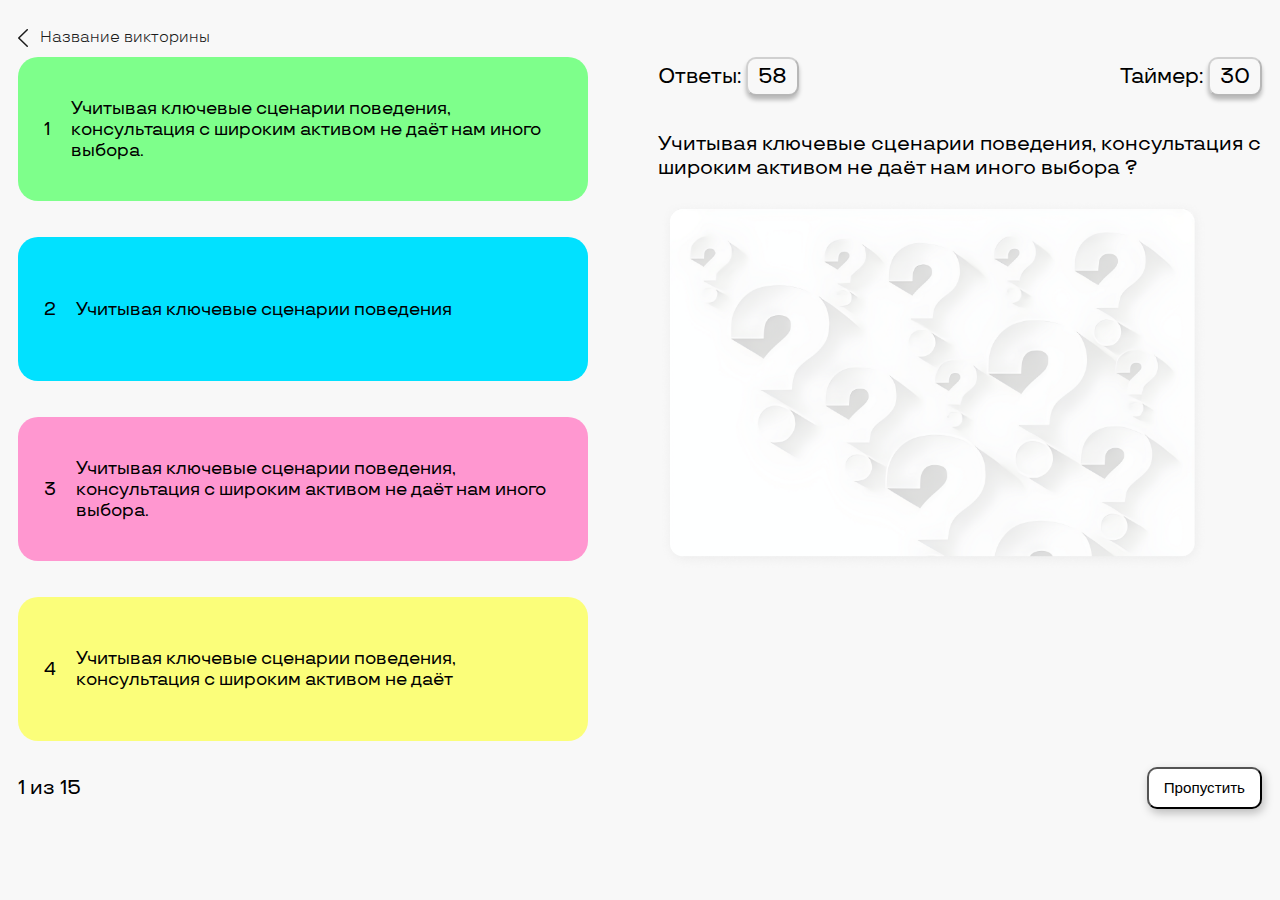
==== frontend/question.html @ 3b523a4d "Uploaded missing frontend" ====
<!DOCTYPE html>
<html lang="ru">
<head>
    <meta charset="UTF-8">
    <meta name="viewport" content="width=device-width, initial-scale=1">
    <link href="./css/style.css" rel="stylesheet">
    <link href="./css/adaptive.css" rel="stylesheet">
    <title>Kahoot analog</title>
</head>
<body>
    <header class="card-header">
        <a href="#" class="back-to-quiz">
            <img class="arrow" src="./img/arrow.svg" width="10" height="18" alt="Стрелочка - вернуться в начало">
            <h1 class="quiz-header">Название викторины</h1>
        </a>
    </header>
    <main class="card-content">
        <div class="card-content-column">
            <div class="question-info">
                <h2 class="answers-count">Ответы: <button class="frame" disabled>58</button></h2>
                <h2 class="timer">Таймер: <button class="frame" disabled>30</button></h2>
                <button class="next-button" type="button" onclick="location.href='question.html'">Далее</button>
            </div>
            <h2 class="question">Учитывая ключевые сценарии поведения, консультация с широким активом не даёт нам иного выбора ?</h2>
            <img class="question-illustration" src="./img/question-placeholder.png" alt="Иллюстрация вопроса на карточке" >
            <div class="rating">
                <ul class="rating-list">
                    <li class="rating-list-item">
                        <div class="column first-answer"></div>
                        <div class="answer-number first-answer">1</div>
                        <div class="rating-content-column">
                            <img class="member-rating" src="./img/member.svg" width="23" height="24">
                            <span class="answer-count">3</span>
                        </div>
                    </li>
                    <li class="rating-list-item">
                        <div class="column second-answer"></div>
                        <div class="answer-number second-answer"><span class="right-rating-border">2</span></div>
                        <div class="rating-content-column">
                            <img class="member-rating" src="./img/member.svg" width="23" height="24">
                            <span class="answer-count ">9</span>
                        </div>
                    </li>
                    <li class="rating-list-item">
                        <div class="column third-answer"></div>
                        <div class="answer-number third-answer">3</div>
                        <div class="rating-content-column">
                            <img class="member-rating" src="./img/member.svg" width="23" height="24">
                            <span class="answer-count">1</span>
                        </div>
                    </li>
                    <li class="rating-list-item">
                        <div class="column fourth-answer"></div>
                        <div class="answer-number fourth-answer">4</div>
                        <div class="rating-content-column">
                            <img class="member-rating" src="./img/member.svg" width="23" height="24">
                            <span class="answer-count">3</span>
                        </div>
                    </li>
                </ul>
            </div>
        </div>
        <ul class="answers-list">
            <li class="answers-list-item">
                <button class="answer first-answer"><div>1</div><p>Учитывая ключевые сценарии поведения, консультация с широким активом не даёт нам иного выбора.</p></button>
            </li>
            <li class="answers-list-item">
                <button class="answer second-answer right"><div id="right-answer">2</div><p>Учитывая ключевые сценарии поведения</p></button>
            </li>
            <li class="answers-list-item">
                <button class="answer third-answer"><div>3</div><p>Учитывая ключевые сценарии поведения, консультация с широким активом не даёт нам иного выбора.</p></button>
            </li>
            <li class="answers-list-item">
                <button class="answer fourth-answer"><div>4</div><p>Учитывая ключевые сценарии поведения, консультация с широким активом не даёт</p></button>
            </li>
        </ul>
    </main>
    <footer class="card-footer">
        <p class="question-indexes"><span class="question-index">1</span> из <span class="question-count">15</span></p>
        <button class="skip-question">Пропустить</button>
    </footer>
    <script src="https://code.jquery.com/jquery-3.7.1.js"></script>
    <script src="./js/modules/answer.js"></script>
</body>
</html>
---- frontend/css/style.css ----
@font-face {
  font-family: "TT Travels";
  font-weight: 400;
  font-style: normal;
  src: url("../fonts/TT\ Travels-Regular.otf");
}

@font-face {
  font-family: "TT Travels";
  font-weight: 500;
  font-style: normal;
  src: url("../fonts/TT\ Travels-Medium.otf");
}

.preloader {
  position: fixed;
  width: 100%;
  height: 100%;
  background-color: #71f9f9;
  display: flex;
  justify-content: center;
  align-items: center;
  margin: -2vh;
  transition: 1s;
  z-index: 3;
}

.preloader-content {
  position: relative;
  display: flex;
}

.first-dot,
.second-dot,
.third-dot {
  animation: 1s infinite;
}

.first-dot {
  animation-name: first;
}
.second-dot {
  animation-name: second;
}
.third-dot {
  animation-name: third;
}

@keyframes first {
  0% {
    opacity: 0;
  }
  33% {
    opacity: 1;
  }
}

@keyframes second {
  0% {
    opacity: 0;
  }
  66% {
    opacity: 1;
  }
}

@keyframes third {
  0% {
    opacity: 0;
  }
  100% {
    opacity: 1;
  }
}

body {
  height: 80vh;
  background-color: #f8f8f8;
  font-family: "TT Travels";
  font-style: normal;
  font-weight: 500;
  font-size: 36px;
  margin: 0;
  padding: 2vh;
}

.back-to-quiz {
  text-decoration: none;
  display: flex;
  width: 15vw;
  justify-content: space-between;
  align-items: center;
}

.card-content {
  display: flex;
  flex-direction: row-reverse;
  justify-content: space-between;
  margin-bottom: 2vh;
}

.card-footer {
  margin-top: 0;
  display: flex;
  justify-content: space-between;
  align-items: center;
}

.quiz-header {
  font-weight: 400;
  font-size: calc((100vw - 85rem) / (80 - 30) * (1.5 - 1) + 1rem);
  color: #1c1c1c;
  margin-left: auto;
}

.answers-count {
  display: block;
  margin-top: 0;
  font-weight: 500;
  font-style: normal;
  font-size: calc((100vw - 50rem) / (80 - 30) * (1.5 - 1) + 1rem);
}

.timer {
  display: block;
  margin-top: 0;
  font-weight: 500;
  font-style: normal;
  font-size: calc((100vw - 50rem) / (80 - 30) * (1.5 - 1) + 1rem);
}

.question {
  display: block;
  margin-top: 0;
  margin-top: 2vh;
  font-style: normal;
  font-weight: 500;
  font-size: calc((100vw - 55rem) / (80 - 30) * (1.5 - 1) + 1rem);
}

.frame[disabled] {
  font-family: "TT Travels";
  font-weight: 500;
  font-size: calc((100vw - 50rem) / (80 - 30) * (1.5 - 1) + 1rem);
  border-radius: 10px;
  padding: 5px 10px;
  border: 1px solid var(--, #1c1c1c);
  color: #000;
  background: #f8f8f8;
  box-shadow: 0px 4px 4px 0px rgba(0, 0, 0, 0.25);
}

.question-illustration {
  width: 43vw;
  height: auto;
}

.answers-list {
  margin: 0;
  padding: 0;
  list-style: none;
}

.answers-list-item {
  display: flex;
  flex-direction: column;
  justify-content: space-between;
  margin-bottom: 4vh;
}

.answers-list-item:last-child {
  margin-bottom: 0;
}

.answer {
  font-family: "TT Travels";
  font-size: calc((100vw - 70rem) / (80 - 30) * (1.5 - 1) + 1rem);
  font-weight: 500;
  text-align: left;

  display: flex;
  height: 16vh;
  padding-left: 2vw;
  padding-right: 3vw;
  align-items: center;

  flex-shrink: 0;
  border-radius: 20px;
  border: none;
  cursor: pointer;
}

.first-answer {
  background: #7eff8b;
}
.second-answer {
  background: #01e1ff;
}
.third-answer {
  background: #ff97d0;
}
.fourth-answer {
  background: #fbfe7a;
}
.answer.first-answer:hover {
  background: #53e862;
}
.answer.second-answer:hover {
  background: rgba(1, 199, 225, 0.839);
}
.answer.third-answer:hover {
  background: rgba(212, 124, 172, 0.839);
}
.answer.fourth-answer:hover {
  background: rgba(208, 210, 99, 0.839);
}

.answer:focus {
  outline: none;
  box-shadow: 0 0 0 4px #cbd6ee;
}

.answer div {
  margin-right: 20px;
}

.question-indexes {
  line-height: 2vh;
  font-size: calc((100vw - 55rem) / (80 - 30) * (1.5 - 1) + 1rem);
}

.skip-question {
  color: #000;
  font-weight: 400;
  line-height: 2vh;
  font-size: calc((100vw - 85rem) / (80 - 30) * (1.5 - 1) + 1rem);
  padding: 10px 15px;

  border-radius: 10px;
  border: 1px solid var(--, #1c1c1c);
  background: #fff;
  box-shadow: 2px 4px 10px 0px rgba(0, 0, 0, 0.25);
  cursor: pointer;
}

.skip-question:hover {
  background: #e0dfdf;
}

.skip-question:active {
  background: #737373;
}

.card-content-column {
  display: flex;
  flex-direction: column;
  margin-left: 70px;
}

.question-info {
  display: flex;
  justify-content: space-between;
}

.logo {
  display: block;
  align-self: center;
}

.qr-code-generation-header {
  height: 5vh;
  padding-bottom: 1vh;
  display: flex;
  justify-content: space-between;
  align-items: center;
  border-bottom: 1px solid var(--btn-next, #1c1c1c);
  margin-bottom: 10vh;
}

.team {
  font-family: "Urbanist";
  color: #4b4a4a;
  letter-spacing: 1.2px;
  font-size: calc((100vw - 10rem) / (80 - 30) * (1.5 - 1) + 1rem);
  font-weight: 500;
  line-height: normal;
  padding: 0;
  margin: 0;
  margin-left: 15px;
}

.header-content-column {
  width: 176px;
  display: flex;
}

.main-page-with-qr {
  margin: 0;
  margin-bottom: 5vh;
  padding: 0;
  display: flex;
  flex-direction: column;
  flex-wrap: wrap;
  justify-content: center;
  align-items: center;
  gap: 8vh;
}

.main-page-content-column {
  display: flex;
  margin: 0;
  padding: 0;
  justify-content: center;

  width: 42vw;
  height: 29vh;
  border-radius: 20px;
  background: #71f9f9;
}

.code-generation {
  font-size: calc((100vw - 45rem) / (80 - 30) * (1.5 - 1) + 1rem);
  font-weight: 600;
  margin: 0;
  padding: 0;
  display: flex;
  justify-content: center;
  align-items: center;
}

.question-symbol {
  position: absolute;
  z-index: 2;
  top: 13vh;
  left: 24vw;
  width: 7vw;
  height: auto;
}

.crown-symbol {
  position: absolute;
  z-index: 2;
  top: 37vh;
  left: 69vw;
  width: 10vw;
  height: auto;
}

.footer-page-with-qr {
  position: absolute;
  top: 85vh;
  left: auto;

  display: flex;
  width: 98vw;
  justify-content: space-between;
  margin-top: 6vh;
}

.count {
  font-size: calc((100vw - 55rem) / (80 - 30) * (1.5 - 1) + 1rem);
  font-weight: normal;
  margin: 0;
}

.member {
  width: 1vw;
  height: auto;
}

.members-count {
  width: 2.5vw;
  display: flex;
  justify-content: space-between;
  align-items: center;

  padding: 5px 10px;
  border-radius: 10px;
  border: 1px solid var(--stroke-btn, #737373);
  background: #fff;
}

.start-quiz {
  font-family: "TT Travels";
  color: var(--btn-next, #1c1c1c);
  font-weight: 400;
  line-height: 2vh;
  font-size: calc((100vw - 85rem) / (80 - 30) * (1.5 - 1) + 1rem);
  padding: 10px 15px;

  border-radius: 10px;
  border: 1px solid var(--stroke-btn, #737373);
  background: #71f9f9;
  box-shadow: 4px 4px 7px 0px rgba(0, 0, 0, 0.25);
  cursor: pointer;
}

.start-quiz:hover {
  background: #adffff;
}

.start-quiz:active {
  background: #737373;
}

.pin-code-header {
  font-size: calc((100vw - 20rem) / (80 - 30) * (1.5 - 1) + 1rem);
  font-weight: 600;
  line-height: normal;
  margin: 0;
  padding: 0;
}

.join-quiz {
  margin: 0;
  padding: 0;
  width: 42vw;
  height: 29vh;
  border-radius: 20px;
  background: #71f9f9;

  display: flex;
  align-items: center;
  justify-content: space-around;
}

.pin-code {
  font-size: calc((100vw - 70rem) / (60 - 30) * (1.5 - 1) + 3rem);
  font-weight: 600;
  line-height: normal;
  margin: 0;
  padding: 0;
}

.qr-code {
  display: block;
  width: 11vw;
  height: auto;
}

.members-content-column {
  display: flex;
}

.waiting {
  opacity: 0;
  display: flex;
  justify-content: center;
  font-size: calc((100vw - 50rem) / (80 - 30) * (1.5 - 1) + 1rem);
  font-weight: 500;
  line-height: normal;
  margin: 0;
  padding: 0;
}

.members-list {
  margin: 0;
  /* margin-bottom: 1vh; */
  padding: 0;
  list-style: none;
  display: flex;
  width: 60vw;
  flex-wrap: wrap;
  gap: 1vw;
  justify-content: center;
}

.members-list-item {
  opacity: 0;
  display: flex;
  width: 9.5vw;
  justify-content: space-between;
  align-items: center;
  padding: 20px;
  border-radius: 15px;
  background: #e6cfff;
}

.member-item {
  width: 3vw;
  height: auto;
}

.member-nickname {
  font-size: calc((100vw - 95rem) / (80 - 30) * (1.5 - 1) + 1rem);
  font-weight: 400;
  padding: 0;
  margin: 0;
  margin-left: 0.2vw;
}

.additional {
  display: none;
  font-size: calc((100vw - 25rem) / (80 - 30) * (1.5 - 1) + 1rem);
  font-weight: 400;
  line-height: normal;
  align-self: flex-end;
}

.hidden {
  display: none;
}

.question-preview-main-page {
  display: flex;
  justify-content: center;
  align-items: center;
  margin: 0;
  padding: 0;
  margin: 27vh auto;
}

.wrapper {
  display: flex;
  justify-content: center;
  align-items: center;
  width: 100vw;
  height: auto;
  margin: -2vh;
  padding-top: 10vh;
  padding-bottom: 10vh;
  background: #71f9f9;
}

.question-preview {
  font-size: calc((100vw - 35rem) / (80 - 30) * (1.5 - 1) + 1rem);
  font-weight: 500;
  line-height: normal;
  margin: 0;
  padding: 0;
  width: 35vw;
}

.next-button {
  display: none;
  margin-left: auto;
  color: #000;
  font-weight: 400;
  line-height: 3vh;
  font-family: "TT Travels";
  font-size: calc((100vw - 50rem) / (80 - 30) * (1.5 - 1) + 1rem);
  padding: 10px 15px;

  border-radius: 10px;
  border: 1px solid var(--, #1c1c1c);
  background: #fff;
  box-shadow: 2px 4px 10px 0px rgba(0, 0, 0, 0.25);
  cursor: pointer;
}

.next-button:hover {
  background: rgba(224, 223, 223, 0.8);
}

.next-button:active {
  background: rgba(115, 115, 115, 0.8);
}

.right-answer-border {
  display: flex;
  margin-left: -1vw;
  justify-content: center;
  align-items: center;
  width: 20px;
  height: 20px;
  padding: 10px;
  border-radius: 50%;
  border: 1px solid black;
}

.column {
  position: relative;
  z-index: -1;
  width: 5vw;
  opacity: 0.5;
  border-radius: 10px;
  margin-bottom: -5vh;
}

.answer-number {
  display: flex;
  justify-content: center;
  align-items: center;
  width: 5vw;
  height: 7vh;
  border-radius: 10px;
}

.rating {
  display: none;
  width: 43vw;
  height: 65vh;
  justify-content: center;
  align-items: flex-end;
}

.rating-content-column {
  display: flex;
  margin-top: 1.5vh;
  width: 5vw;
  justify-content: center;
  align-items: center;
}

.member-rating {
  width: 1vw;
  height: auto;
  margin-right: 1vw;
}

.answer-count {
  display: block;
  padding: 0;
  margin: 0;
  font-size: calc((100vw - 45rem) / (80 - 30) * (1.5 - 1) + 1rem);
}

.rating-list {
  margin: 0;
  padding: 0;
  list-style: none;
  display: flex;
  width: 27vw;
  justify-content: space-between;
}

.rating-list-item {
  margin: 0;
  padding: 0;
  display: flex;
  flex-direction: column;
  justify-content: flex-end;
  align-items: flex-end;
}

.right-rating-border {
  display: flex;
  /* margin-left: -1vw; */
  justify-content: center;
  align-items: center;
  width: 2vw;
  height: 2vw;
  padding: 10px;
  border-radius: 50%;
  border: 1px solid black;
}

/* form */

.quiz-redactor-form {
  font-family: "TT Travels";
  font-style: normal;
  font-weight: 500;
  font-size: 30px;
  margin-left: -2vw;
}
.redactor-main {
  display: flex;
  flex-direction: row-reverse;
  justify-content: space-between;
  width: 100%;
  border-top: 1px solid #000;
}

.questions {
  margin: 0;
  padding: 0;
  list-style: none;
}
.question-template {
  display: flex;
  flex-direction: column;
  width: 13vw;
}
.question-list {
  display: flex;
  flex-direction: column;
  width: 13vw;
  height: 87vh;
  background-color: #e0dfdf;
}

.redactor-answers-list {
  margin: 0;
  padding: 0;
  list-style: none;
  width: 40vw;
}
.question-info-wrapper {
  width: 30vw;
}

.question-list {
  font-family: "TT Travels";
  font-size: calc((100vw - 45rem) / (80 - 30) * (1.5 - 1) + 1rem);
  color: #000;
  font-weight: 400;
  border: none;
}
.question-number {
  margin-left: 2vw;
}
.question-template-wrapper {
  display: flex;
}
.wrapper-buttons {
  align-self: end;
  margin-right: 0.5vw;
}
.redactor-question-preview {
  width: 12vw;
  background-color: #fff;
  height: 13vh;
  border-radius: 10px;
  cursor: pointer;
}
.add-question {
  display: flex;
  width: 12vw;
  height: 5vh;
  margin-left: 2vh;
  margin-top: 2vh;
  justify-content: center;
  align-items: center;
  font-family: "TT Travels";
  font-size: calc((100vw - 60rem) / (80 - 30) * (1.5 - 1) + 1rem);
  color: #000;
  font-weight: 400;
  border-radius: 10px;
  border: 1px solid var(--btn-stroke, #1c1c1c);
  background: #fff;
  box-shadow: 2px 4px 10px 0px rgba(0, 0, 0, 0.25);
}

.answers {
  margin: 0;
  padding: 0;
  list-style: none;
}
.redactor-answers {
  border: none;
}
.redactor-answer {
  font-family: "TT Travels";
  font-size: calc((100vw - 20rem) / (80 - 30) * (1.5 - 1) + 1rem);
  color: #000;
  font-weight: 500;
  text-align: left;
  display: flex;
  height: 16vh;
  padding-left: 2vw;
  padding-right: 3vw;
  margin-bottom: 3vh;
  align-items: center;
  flex-shrink: 0;
  border-radius: 20px;
  border: none;
}
.redactor-answer > div {
  margin-left: 1vw;
}
#first-answer {
  width: 20vw;
  font-family: "TT Travels";
  color: #000;
  font-style: normal;
  font-weight: 500;
  font-size: calc((100vw - 60rem) / (80 - 30) * (1.5 - 1) + 1rem);
  border: none;
  background-color: #7eff8b;
  margin-left: 3vw;
}
#second-answer {
  width: 20vw;
  font-family: "TT Travels";
  color: #000;
  font-style: normal;
  font-weight: 500;
  font-size: calc((100vw - 60rem) / (80 - 30) * (1.5 - 1) + 1rem);
  border: none;
  background-color: #01e1ff;
  margin-left: 3vw;
}
#third-answer {
  width: 20vw;
  font-family: "TT Travels";
  color: #000;
  font-style: normal;
  font-weight: 500;
  font-size: calc((100vw - 60rem) / (80 - 30) * (1.5 - 1) + 1rem);
  border: none;
  background-color: #ff97d0;
  margin-left: 3vw;
}
#fourth-answer {
  width: 20vw;
  font-family: "TT Travels";
  color: #000;
  font-style: normal;
  font-weight: 500;
  font-size: calc((100vw - 60rem) / (80 - 30) * (1.5 - 1) + 1rem);
  border: none;
  background-color: #fbfe7a;
  margin-left: 3vw;
}

.radio {
  position: relative;
}
.radio__input {
  -webkit-appearance: none;
  appearance: none;
  position: absolute;
}
.radio__label:before {
  content: "";
  display: block;
  width: 40px;
  height: 40px;
  background-color: rgba(0, 0, 0, 0);
  border: 1px solid #000;
  border-radius: 50%;
  /* margin-bottom: 10px; */
  z-index: 1;
}
.radio__label:after {
  cursor: pointer;
  content: "";
  display: block;
  width: 32px;
  height: 32px;
  background: url("../img/checked.svg") no-repeat;
  background-size: 32px 32px;
  border-radius: 50%;
  opacity: 0;
  position: absolute;
  top: 5px;
  left: 5px;
  z-index: 2;
}
.radio__input:checked + .radio__label:after {
  opacity: 1;
}

.redactor-content-column {
  border: none;
}

.question-info-wrapper {
  display: flex;
  flex-direction: column;
}

#question {
  width: 25vw;
  height: 20vh;
  resize: none;
  margin-top: 5vh;
  margin-bottom: 5vh;
  justify-self: center;
  align-self: center;
  border: none;
  font-family: "TT Travels";
  font-size: calc((100vw - 20rem) / (80 - 30) * (1.5 - 1) + 1rem);
  color: #000;
  font-weight: 500;
  background-color: #f8f8f8;
}

input[type="file"] {
  display: none;
}

.file__input:before {
  content: "";
  display: block;
  width: 50px;
  height: 50px;

  border-radius: 10px;
  background: url("../img/add.svg") no-repeat;
  background-position: center center;
  background-size: 20px 20px;
  background-color: #e0dfdf;
  cursor: pointer;
}
.add-sign {
  font-size: calc((100vw - 60rem) / (80 - 30) * (1.5 - 1) + 1rem);
}
.illustration-content {
  display: flex;
  flex-direction: column;
  justify-content: center;
  align-items: center;
  width: 30vw;
  height: 40vh;
  background: url("../img/question-placeholder.png") no-repeat;
  background-size: 30vw auto;
}

.questions-info-list {
  margin: 0;
  padding: 0;
  list-style: none;
}

.active {
  border: 1px solid #000;
}

.quiz-redactor-header {
  display: flex;
  justify-content: space-between;
  align-items: center;

  margin-left: 2vw;
  margin-bottom: 2vh;
}

.redactor-team-content-column {
  display: flex;
  width: 7vw;
  margin-right: 3vw;
}

.redactor-header-content-column {
  width: 20vw;
  display: flex;
  gap: 1vw;
}

.header-button {
  color: #000;

  font-family: "TT Travels";
  font-size: calc((100vw - 99rem) / (80 - 30) * (1.5 - 1) + 1rem);
  padding: 10px 15px;

  font-style: normal;
  font-weight: 400;
  border-radius: 10px;
  border: 1px solid var(--btn-stroke, #1c1c1c);
  background: #fff;
}

.header-button:hover {
  background: #e0dfdf;
}

.header-button:active {
  background: #737373;
}

#quiz-name {
  width: 30vw;
  border: none;
  padding: 10px 15px;
  border-radius: 10px;
  background: #e0dfdf;
  font-family: "TT Travels";
  font-size: calc((100vw - 90rem) / (80 - 30) * (1.5 - 1) + 1rem);
  font-style: normal;
  font-weight: 400;
  line-height: normal;
}
---- frontend/css/adaptive.css ----
@media only screen and (max-width: 480px){
    body{
        width: 95%;
    }
    .back-to-quiz{
        width: 40vw;
    }
    .quiz-header{
        font-size: calc((100vw - 45rem)/(80 - 30) * (1.5 - 1) + 1rem);
    }
    .card-content{
        flex-direction: column;
    }
    .card-content-column{
        margin-left: 0;
    }
    .question-illustration {
        display: none;
    }
    .rating{
        width: 90vw;
    }
    .rating-list{
        width: 70vw;
    }
    .column{
        width: 10vw;
    }
    .answer-number{
        width: 10vw;
    }
    .rating-content-column{
        width: 10vw;
    }
    .right-rating-border{
        width: 4vw;
        height: 4vw;
    }
    .member-rating{
        width: 3vw;
    }

    .answers-count{
        font-size: calc((100vw - 20rem)/(80 - 30) * (1.5 - 1) + 1rem);;
    }
    .timer{
        font-size: calc((100vw - 20rem)/(80 - 30) * (1.5 - 1) + 1rem);;
    }
    .frame{
        font-size: calc((100vw - 20rem)/(80 - 30) * (1.5 - 1) + 1rem);
    }
    .question{
        font-size: calc((100vw - 25rem)/(80 - 30) * (1.5 - 1) + 1rem);
    }
    .answers-list{
        margin-top: 2vh;
        margin-bottom: 2vh;
    }
    .answer{
        font-size: calc((100vw - 30rem)/(80 - 30) * (1.5 - 1) + 1rem);;
    }
    .skip-question{
        font-size: calc((100vw - 45rem)/(80 - 30) * (1.5 - 1) + 1rem);
    }
}
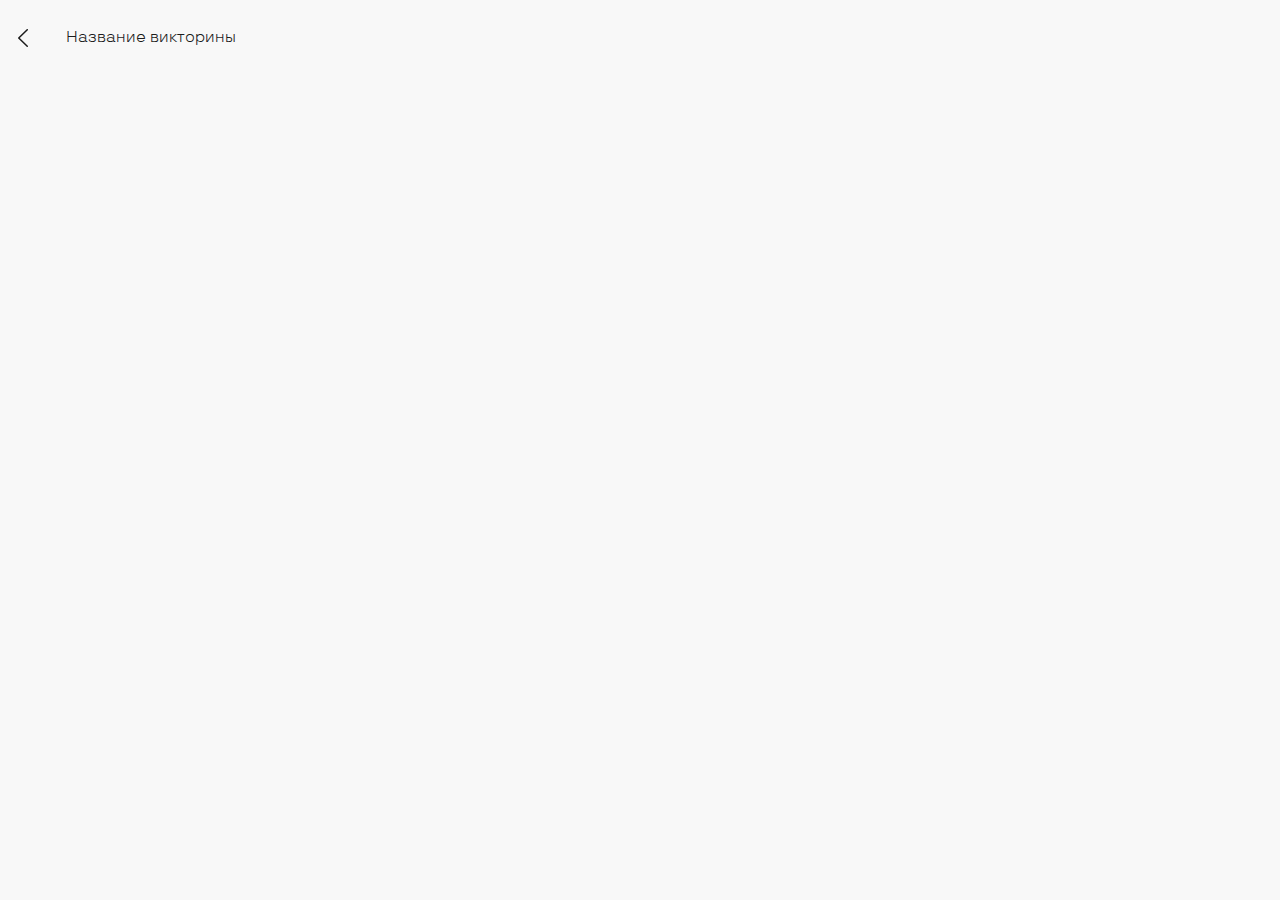
==== commit 4c20aefb: "Add test passing" ====
--- a/frontend/question.html
+++ b/frontend/question.html
@@ -1,85 +1,178 @@
 <!DOCTYPE html>
 <html lang="ru">
-<head>
-    <meta charset="UTF-8">
-    <meta name="viewport" content="width=device-width, initial-scale=1">
-    <link href="./css/style.css" rel="stylesheet">
-    <link href="./css/adaptive.css" rel="stylesheet">
+  <head>
+    <meta charset="UTF-8" />
+    <meta name="viewport" content="width=device-width, initial-scale=1" />
+    <link href="./css/style.css" rel="stylesheet" />
+    <link href="./css/adaptive.css" rel="stylesheet" />
     <title>Kahoot analog</title>
-</head>
-<body>
+  </head>
+  <body>
     <header class="card-header">
-        <a href="#" class="back-to-quiz">
-            <img class="arrow" src="./img/arrow.svg" width="10" height="18" alt="Стрелочка - вернуться в начало">
-            <h1 class="quiz-header">Название викторины</h1>
-        </a>
+      <a href="#" class="back-to-quiz">
+        <img
+          class="arrow"
+          src="./img/arrow.svg"
+          width="10"
+          height="18"
+          alt="Стрелочка - вернуться в начало"
+        />
+        <h1 class="quiz-header">Название викторины</h1>
+      </a>
     </header>
-    <main class="card-content">
-        <div class="card-content-column">
-            <div class="question-info">
-                <h2 class="answers-count">Ответы: <button class="frame" disabled>58</button></h2>
-                <h2 class="timer">Таймер: <button class="frame" disabled>30</button></h2>
-                <button class="next-button" type="button" onclick="location.href='question.html'">Далее</button>
+
+    <main></main>
+    <template id="card-template">
+      <div class="card">
+        <div class="preview">
+          <section class="question-preview-main-page">
+            <div class="wrapper">
+              <h1 class="question-preview">
+                Учитывая ключевые сценарии поведения, консультация с широким
+                активом не даёт нам иного выбора ?
+              </h1>
             </div>
-            <h2 class="question">Учитывая ключевые сценарии поведения, консультация с широким активом не даёт нам иного выбора ?</h2>
-            <img class="question-illustration" src="./img/question-placeholder.png" alt="Иллюстрация вопроса на карточке" >
-            <div class="rating">
+          </section>
+          <section class="preview-footer">
+            <p class="question-indexes">
+              <span class="question-index">1</span> из
+              <span class="question-count">15</span>
+            </p>
+            <p class="timer">5</p>
+            <button class="skip-question" type="button">Пропустить</button>
+          </section>
+        </div>
+        <div class="card-info">
+          <div class="card-content">
+            <div class="card-content-column">
+              <div class="question-info">
+                <h2 class="answers-count">
+                  Ответы: <button class="frame" disabled>58</button>
+                </h2>
+                <h2 class="card-timer">
+                  Таймер: <button class="frame" disabled>30</button>
+                </h2>
+                <button class="next-button" type="button">Далее</button>
+              </div>
+              <h2 class="question">
+                Учитывая ключевые сценарии поведения, консультация с широким
+                активом не даёт нам иного выбора ?
+              </h2>
+              <img
+                class="question-illustration"
+                src="./img/question-placeholder.png"
+                alt="Иллюстрация вопроса на карточке"
+              />
+              <div class="rating">
                 <ul class="rating-list">
-                    <li class="rating-list-item">
-                        <div class="column first-answer"></div>
-                        <div class="answer-number first-answer">1</div>
-                        <div class="rating-content-column">
-                            <img class="member-rating" src="./img/member.svg" width="23" height="24">
-                            <span class="answer-count">3</span>
-                        </div>
-                    </li>
-                    <li class="rating-list-item">
-                        <div class="column second-answer"></div>
-                        <div class="answer-number second-answer"><span class="right-rating-border">2</span></div>
-                        <div class="rating-content-column">
-                            <img class="member-rating" src="./img/member.svg" width="23" height="24">
-                            <span class="answer-count ">9</span>
-                        </div>
-                    </li>
-                    <li class="rating-list-item">
-                        <div class="column third-answer"></div>
-                        <div class="answer-number third-answer">3</div>
-                        <div class="rating-content-column">
-                            <img class="member-rating" src="./img/member.svg" width="23" height="24">
-                            <span class="answer-count">1</span>
-                        </div>
-                    </li>
-                    <li class="rating-list-item">
-                        <div class="column fourth-answer"></div>
-                        <div class="answer-number fourth-answer">4</div>
-                        <div class="rating-content-column">
-                            <img class="member-rating" src="./img/member.svg" width="23" height="24">
-                            <span class="answer-count">3</span>
-                        </div>
-                    </li>
+                  <li class="rating-list-item">
+                    <div class="column first-answer"></div>
+                    <div class="answer-number first-answer"><span>1</span></div>
+                    <div class="rating-content-column">
+                      <img
+                        class="member-rating"
+                        src="./img/member.svg"
+                        width="23"
+                        height="24"
+                      />
+                      <span class="answer-count">0</span>
+                    </div>
+                  </li>
+                  <li class="rating-list-item">
+                    <div class="column second-answer"></div>
+                    <div class="answer-number second-answer">
+                      <span>2</span>
+                    </div>
+                    <div class="rating-content-column">
+                      <img
+                        class="member-rating"
+                        src="./img/member.svg"
+                        width="23"
+                        height="24"
+                      />
+                      <span class="answer-count">0</span>
+                    </div>
+                  </li>
+                  <li class="rating-list-item">
+                    <div class="column third-answer"></div>
+                    <div class="answer-number third-answer"><span>3</span></div>
+                    <div class="rating-content-column">
+                      <img
+                        class="member-rating"
+                        src="./img/member.svg"
+                        width="23"
+                        height="24"
+                      />
+                      <span class="answer-count">0</span>
+                    </div>
+                  </li>
+                  <li class="rating-list-item">
+                    <div class="column fourth-answer"></div>
+                    <div class="answer-number fourth-answer">
+                      <span>4</span>
+                    </div>
+                    <div class="rating-content-column">
+                      <img
+                        class="member-rating"
+                        src="./img/member.svg"
+                        width="23"
+                        height="24"
+                      />
+                      <span class="answer-count">0</span>
+                    </div>
+                  </li>
                 </ul>
+              </div>
             </div>
+            <ul class="answers-list">
+              <li class="answers-list-item">
+                <button class="answer first-answer">
+                  <div>1</div>
+                  <p>
+                    Учитывая ключевые сценарии поведения, консультация с широким
+                    активом не даёт нам иного выбора.
+                  </p>
+                </button>
+              </li>
+              <li class="answers-list-item">
+                <button class="answer second-answer">
+                  <div>2</div>
+                  <p>Учитывая ключевые сценарии поведения</p>
+                </button>
+              </li>
+              <li class="answers-list-item">
+                <button class="answer third-answer">
+                  <div>3</div>
+                  <p>
+                    Учитывая ключевые сценарии поведения, консультация с широким
+                    активом не даёт нам иного выбора.
+                  </p>
+                </button>
+              </li>
+              <li class="answers-list-item">
+                <button class="answer fourth-answer">
+                  <div>4</div>
+                  <p>
+                    Учитывая ключевые сценарии поведения, консультация с широким
+                    активом не даёт
+                  </p>
+                </button>
+              </li>
+            </ul>
+          </div>
+          <div class="card-footer">
+            <p class="question-indexes">
+              <span class="question-index">1</span> из
+              <span class="question-count">15</span>
+            </p>
+            <button class="skip-question">Пропустить</button>
+          </div>
         </div>
-        <ul class="answers-list">
-            <li class="answers-list-item">
-                <button class="answer first-answer"><div>1</div><p>Учитывая ключевые сценарии поведения, консультация с широким активом не даёт нам иного выбора.</p></button>
-            </li>
-            <li class="answers-list-item">
-                <button class="answer second-answer right"><div id="right-answer">2</div><p>Учитывая ключевые сценарии поведения</p></button>
-            </li>
-            <li class="answers-list-item">
-                <button class="answer third-answer"><div>3</div><p>Учитывая ключевые сценарии поведения, консультация с широким активом не даёт нам иного выбора.</p></button>
-            </li>
-            <li class="answers-list-item">
-                <button class="answer fourth-answer"><div>4</div><p>Учитывая ключевые сценарии поведения, консультация с широким активом не даёт</p></button>
-            </li>
-        </ul>
-    </main>
-    <footer class="card-footer">
-        <p class="question-indexes"><span class="question-index">1</span> из <span class="question-count">15</span></p>
-        <button class="skip-question">Пропустить</button>
-    </footer>
+      </div>
+    </template>
     <script src="https://code.jquery.com/jquery-3.7.1.js"></script>
-    <script src="./js/modules/answer.js"></script>
-</body>
-</html>+    <script src="./js/modules/test.js"></script>
+
+    <!-- <script src="./js/modules/answer.js"></script> -->
+  </body>
+</html>
--- a/frontend/css/style.css
+++ b/frontend/css/style.css
@@ -87,7 +87,7 @@
 .back-to-quiz {
   text-decoration: none;
   display: flex;
-  width: 15vw;
+  width: 17vw;
   justify-content: space-between;
   align-items: center;
 }
@@ -97,6 +97,11 @@
   flex-direction: row-reverse;
   justify-content: space-between;
   margin-bottom: 2vh;
+}
+
+.card-info {
+  display: flex;
+  flex-direction: column;
 }
 
 .card-footer {
@@ -121,6 +126,17 @@
   font-size: calc((100vw - 50rem) / (80 - 30) * (1.5 - 1) + 1rem);
 }
 
+.preview-footer {
+  display: flex;
+  justify-content: space-between;
+  align-items: center;
+  margin-left: 1vw;
+
+  /* margin-right: 1vw;
+  margin-bottom: 1vw; */
+}
+
+.card-timer,
 .timer {
   display: block;
   margin-top: 0;
@@ -159,6 +175,7 @@
   margin: 0;
   padding: 0;
   list-style: none;
+  width: 45vw;
 }
 
 .answers-list-item {
@@ -229,7 +246,8 @@
   font-size: calc((100vw - 55rem) / (80 - 30) * (1.5 - 1) + 1rem);
 }
 
-.skip-question {
+.skip-question,
+.skip-preview {
   color: #000;
   font-weight: 400;
   line-height: 2vh;
@@ -243,11 +261,13 @@
   cursor: pointer;
 }
 
-.skip-question:hover {
+.skip-question:hover,
+.skip-preview:hover {
   background: #e0dfdf;
 }
 
-.skip-question:active {
+.skip-question:active,
+.skip-preview:active {
   background: #737373;
 }
 
@@ -281,7 +301,7 @@
   font-family: "Urbanist";
   color: #4b4a4a;
   letter-spacing: 1.2px;
-  font-size: calc((100vw - 10rem) / (80 - 30) * (1.5 - 1) + 1rem);
+  font-size: calc((100vw - 8rem) / (80 - 30) * (1.5 - 1) + 1rem);
   font-weight: 500;
   line-height: normal;
   padding: 0;
@@ -529,9 +549,11 @@
   margin: 0;
   padding: 0;
   width: 35vw;
-}
-
-.next-button {
+  text-align: center;
+}
+
+.next-button,
+.close-button {
   display: none;
   margin-left: auto;
   color: #000;
@@ -548,11 +570,13 @@
   cursor: pointer;
 }
 
-.next-button:hover {
+.next-button:hover,
+.close-button:hover {
   background: rgba(224, 223, 223, 0.8);
 }
 
-.next-button:active {
+.next-button:active,
+.close-button:active {
   background: rgba(115, 115, 115, 0.8);
 }
 
@@ -635,7 +659,6 @@
 
 .right-rating-border {
   display: flex;
-  /* margin-left: -1vw; */
   justify-content: center;
   align-items: center;
   width: 2vw;
@@ -963,3 +986,125 @@
   font-weight: 400;
   line-height: normal;
 }
+
+.leader-board-body,
+.winners-body {
+  background: #c3cdff;
+}
+
+.leader-board-header,
+.winners-header {
+  display: flex;
+  justify-content: space-between;
+  align-items: center;
+}
+
+.leader-board-main,
+.winners-main {
+  display: flex;
+  flex-direction: column;
+  justify-content: center;
+  align-items: center;
+}
+.leader-board-name {
+  width: fit-content;
+  padding: 0;
+  margin: 0;
+  font-weight: 400;
+  font-size: calc((100vw - 50rem) / (80 - 30) * (1.5 - 1) + 1rem);
+  padding: 20px 40px;
+  border-radius: 10px;
+  background-color: #f8f8f8;
+  margin-bottom: 5vh;
+}
+
+.member-table {
+  padding: 0;
+  margin: 0;
+  list-style: none;
+}
+
+.member-table-item {
+  display: flex;
+  width: 70vw;
+  justify-content: space-between;
+  align-items: center;
+  font-size: calc((100vw - 80rem) / (80 - 30) * (1.5 - 1) + 1rem);
+  font-weight: 400;
+  border-radius: 10px;
+  background: #fff;
+  padding: 20px 40px;
+  margin-bottom: 30px;
+}
+
+.member-table-item:last-child {
+  margin-bottom: 0;
+}
+
+.item-wrapper {
+  display: flex;
+  width: 13vw;
+  justify-content: space-between;
+  align-items: center;
+}
+
+.avatar-border {
+  display: flex;
+  justify-content: center;
+  align-items: center;
+  width: 60px;
+  height: 60px;
+  border-radius: 50%;
+  border: 1px solid black;
+}
+
+.winners-content {
+  display: flex;
+  width: 10vw;
+  justify-content: space-between;
+  align-items: center;
+  margin-bottom: 5vh;
+}
+
+.winners-title {
+  padding: 0;
+  margin: 0;
+  font-weight: 600;
+  font-size: calc((100vw - 40rem) / (80 - 30) * (1.5 - 1) + 1rem);
+  margin-bottom: 7vh;
+}
+
+.winners-table {
+  display: flex;
+  align-items: end;
+}
+
+.winners-column {
+  display: flex;
+  flex-direction: column;
+  align-items: center;
+  width: 16vw;
+  background-color: #fff;
+  border-radius: 15px 15px 0px 0px;
+  border: 1px solid var(--btn-next, #1c1c1c);
+}
+.winners-column > img {
+  width: 10vw;
+  height: auto;
+}
+.winners-column > span {
+  padding: 0;
+  margin: 0;
+  font-weight: 400;
+  font-size: calc((100vw - 40rem) / (80 - 30) * (1.5 - 1) + 1rem);
+}
+
+.first-place {
+  height: 71vh;
+}
+.second-place {
+  height: 60vh;
+}
+.third-place {
+  height: 50vh;
+}
